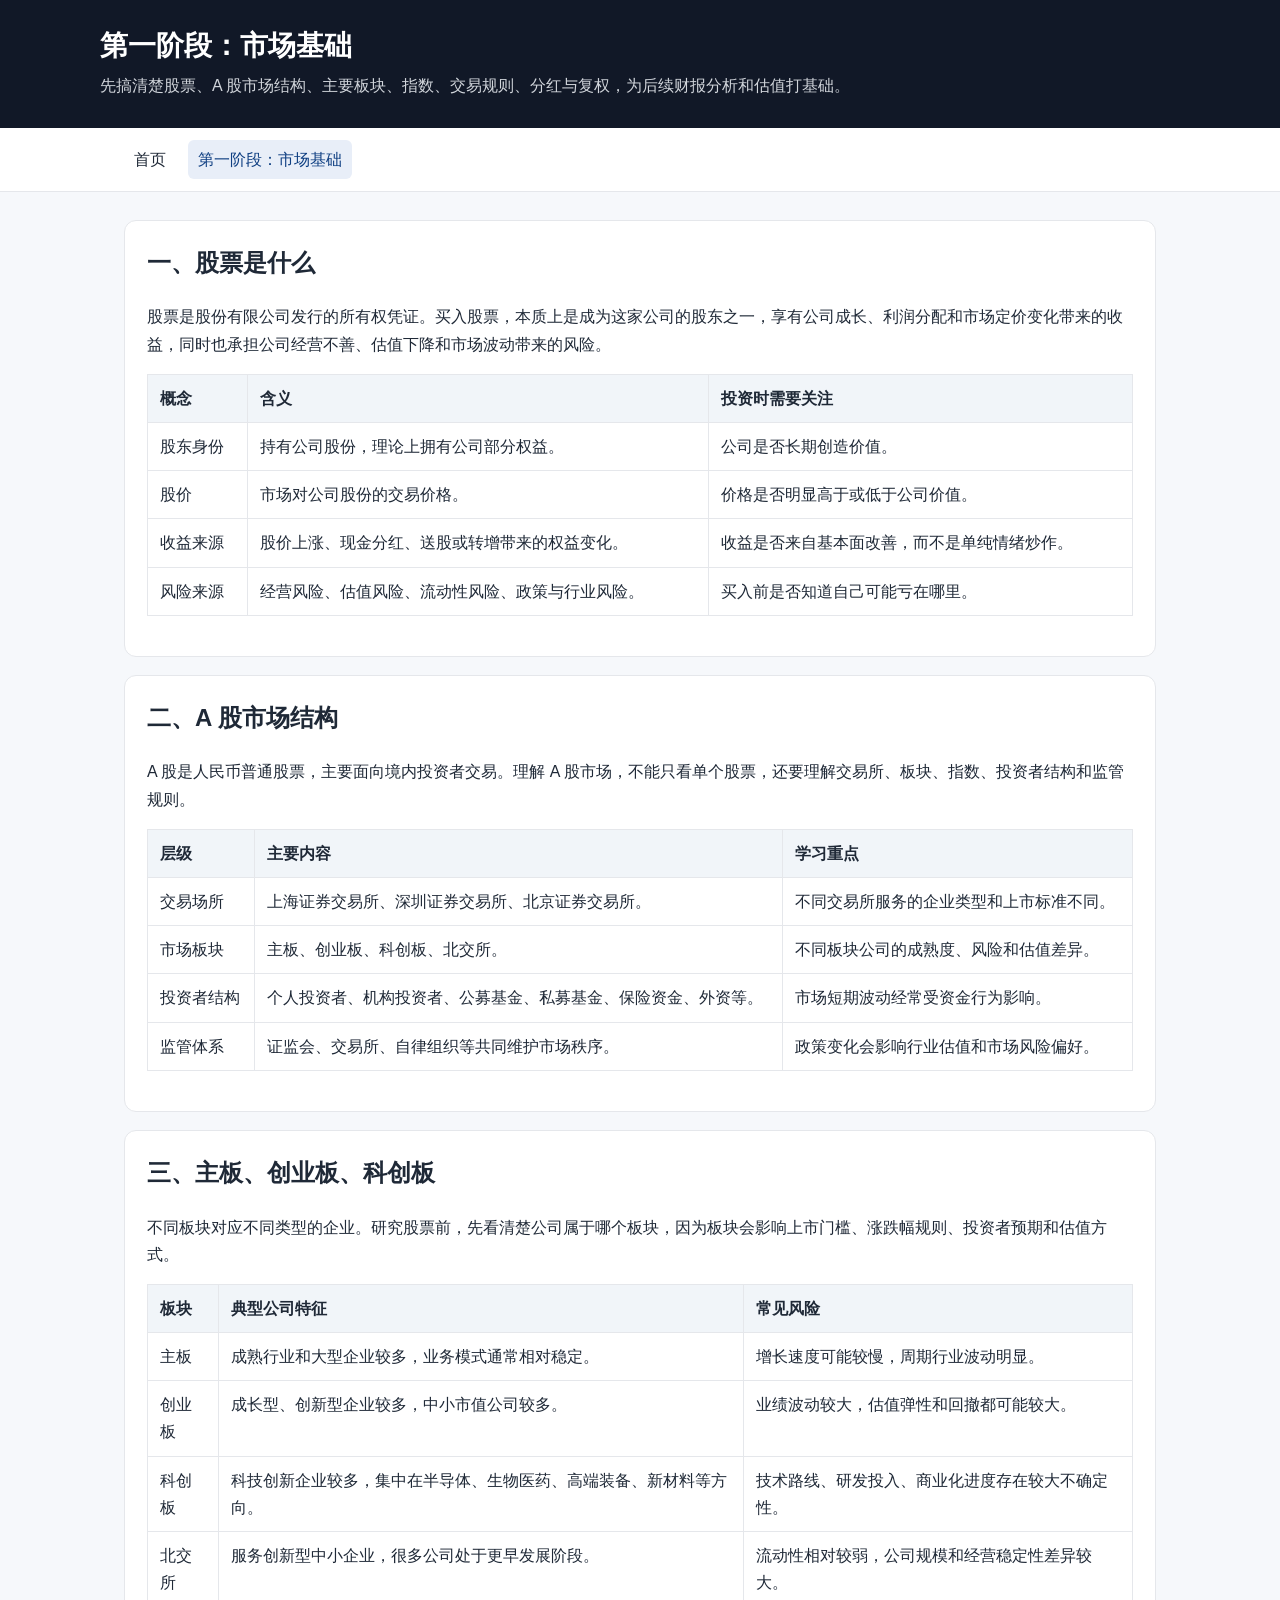
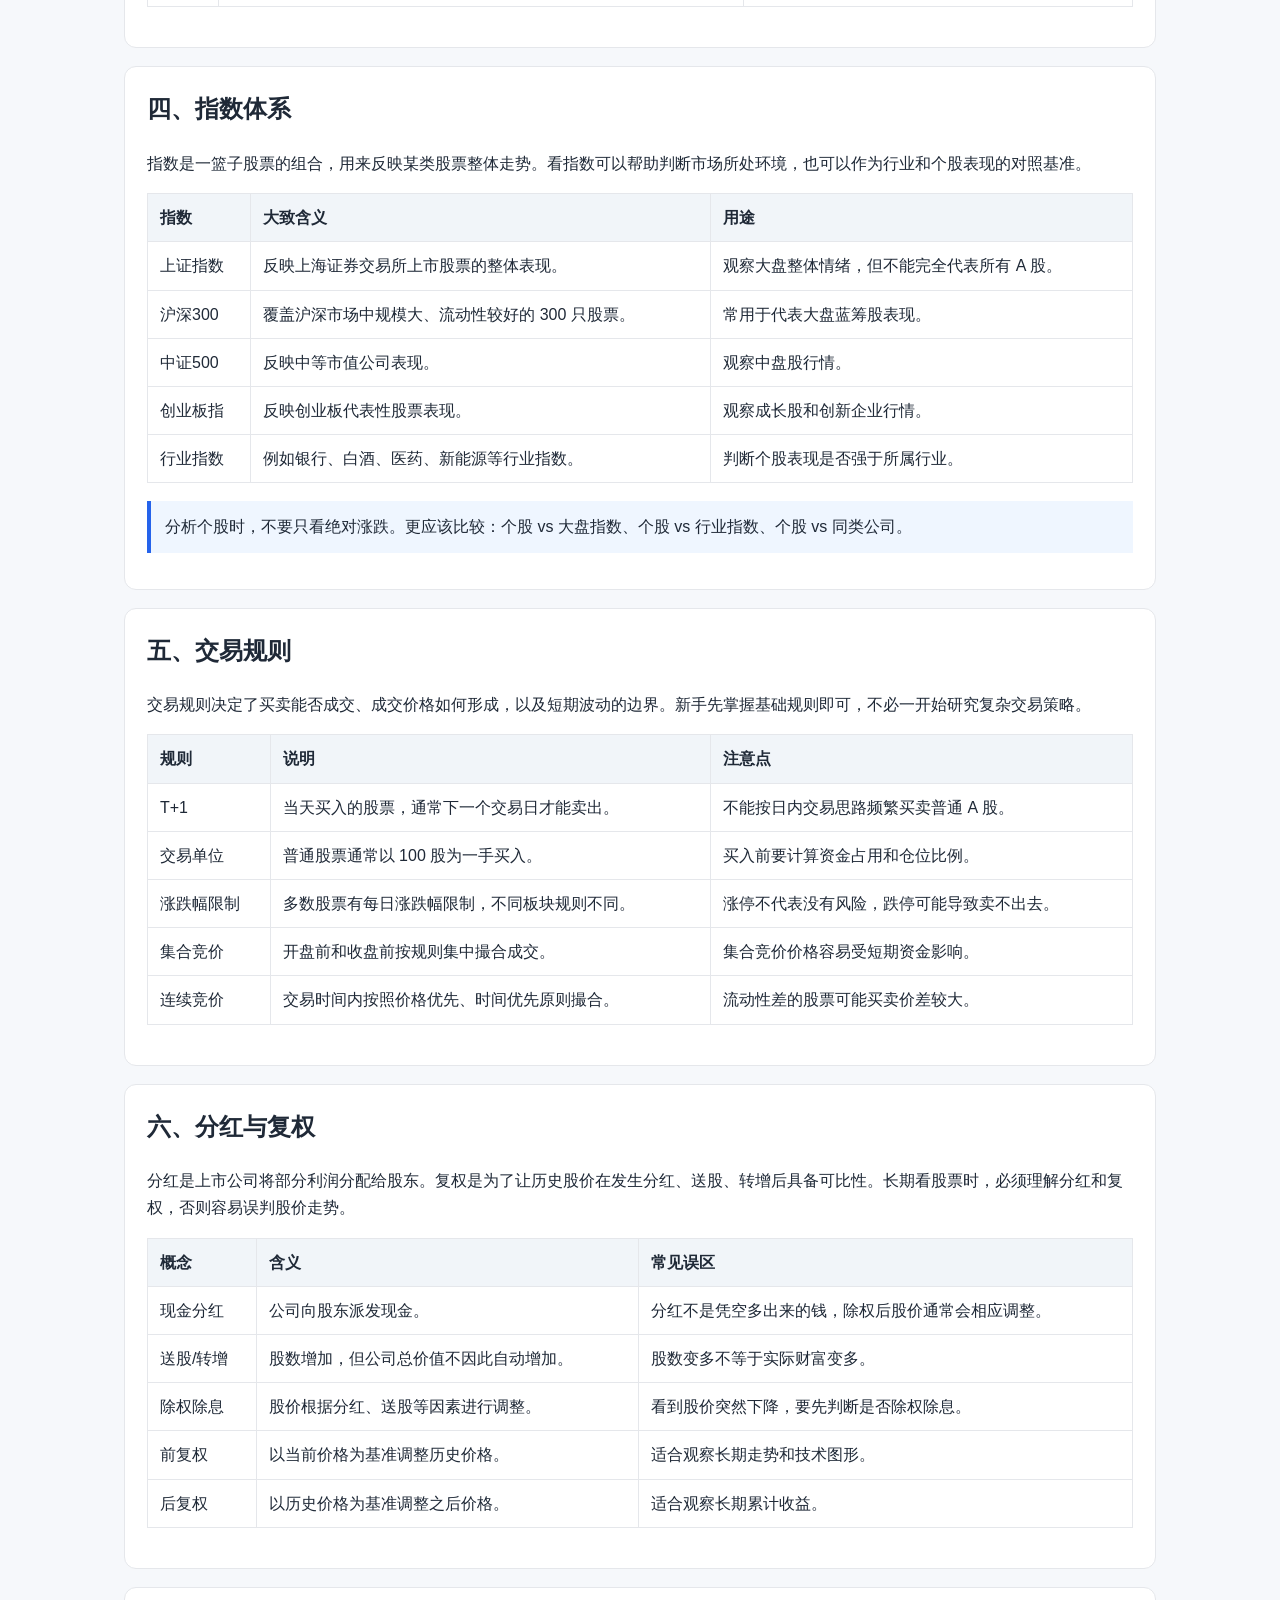
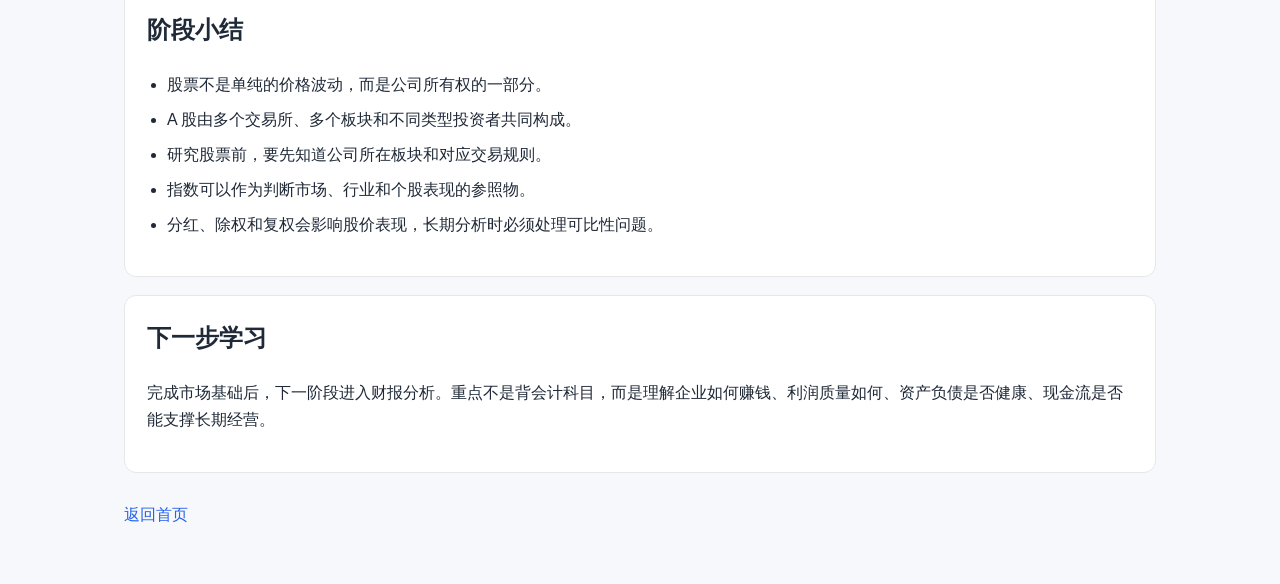
==== pages/01-market.html @ 2f5deba3 "Add market basics chapter" ====
<!DOCTYPE html>
<html lang="zh-CN">
<head>
  <meta charset="UTF-8">
  <meta name="viewport" content="width=device-width, initial-scale=1.0">
  <title>第一阶段：市场基础 - StockStudy</title>
  <link rel="stylesheet" href="../assets/style.css">
</head>
<body>
  <header class="site-header">
    <h1>第一阶段：市场基础</h1>
    <p>先搞清楚股票、A 股市场结构、主要板块、指数、交易规则、分红与复权，为后续财报分析和估值打基础。</p>
  </header>

  <nav class="site-nav">
    <div class="site-nav-inner">
      <a href="../index.html">首页</a>
      <a class="active" href="01-market.html">第一阶段：市场基础</a>
    </div>
  </nav>

  <main>
    <section class="card">
      <h2>一、股票是什么</h2>
      <p>股票是股份有限公司发行的所有权凭证。买入股票，本质上是成为这家公司的股东之一，享有公司成长、利润分配和市场定价变化带来的收益，同时也承担公司经营不善、估值下降和市场波动带来的风险。</p>
      <table>
        <thead>
          <tr>
            <th>概念</th>
            <th>含义</th>
            <th>投资时需要关注</th>
          </tr>
        </thead>
        <tbody>
          <tr>
            <td>股东身份</td>
            <td>持有公司股份，理论上拥有公司部分权益。</td>
            <td>公司是否长期创造价值。</td>
          </tr>
          <tr>
            <td>股价</td>
            <td>市场对公司股份的交易价格。</td>
            <td>价格是否明显高于或低于公司价值。</td>
          </tr>
          <tr>
            <td>收益来源</td>
            <td>股价上涨、现金分红、送股或转增带来的权益变化。</td>
            <td>收益是否来自基本面改善，而不是单纯情绪炒作。</td>
          </tr>
          <tr>
            <td>风险来源</td>
            <td>经营风险、估值风险、流动性风险、政策与行业风险。</td>
            <td>买入前是否知道自己可能亏在哪里。</td>
          </tr>
        </tbody>
      </table>
    </section>

    <section class="card">
      <h2>二、A 股市场结构</h2>
      <p>A 股是人民币普通股票，主要面向境内投资者交易。理解 A 股市场，不能只看单个股票，还要理解交易所、板块、指数、投资者结构和监管规则。</p>
      <table>
        <thead>
          <tr>
            <th>层级</th>
            <th>主要内容</th>
            <th>学习重点</th>
          </tr>
        </thead>
        <tbody>
          <tr>
            <td>交易场所</td>
            <td>上海证券交易所、深圳证券交易所、北京证券交易所。</td>
            <td>不同交易所服务的企业类型和上市标准不同。</td>
          </tr>
          <tr>
            <td>市场板块</td>
            <td>主板、创业板、科创板、北交所。</td>
            <td>不同板块公司的成熟度、风险和估值差异。</td>
          </tr>
          <tr>
            <td>投资者结构</td>
            <td>个人投资者、机构投资者、公募基金、私募基金、保险资金、外资等。</td>
            <td>市场短期波动经常受资金行为影响。</td>
          </tr>
          <tr>
            <td>监管体系</td>
            <td>证监会、交易所、自律组织等共同维护市场秩序。</td>
            <td>政策变化会影响行业估值和市场风险偏好。</td>
          </tr>
        </tbody>
      </table>
    </section>

    <section class="card">
      <h2>三、主板、创业板、科创板</h2>
      <p>不同板块对应不同类型的企业。研究股票前，先看清楚公司属于哪个板块，因为板块会影响上市门槛、涨跌幅规则、投资者预期和估值方式。</p>
      <table>
        <thead>
          <tr>
            <th>板块</th>
            <th>典型公司特征</th>
            <th>常见风险</th>
          </tr>
        </thead>
        <tbody>
          <tr>
            <td>主板</td>
            <td>成熟行业和大型企业较多，业务模式通常相对稳定。</td>
            <td>增长速度可能较慢，周期行业波动明显。</td>
          </tr>
          <tr>
            <td>创业板</td>
            <td>成长型、创新型企业较多，中小市值公司较多。</td>
            <td>业绩波动较大，估值弹性和回撤都可能较大。</td>
          </tr>
          <tr>
            <td>科创板</td>
            <td>科技创新企业较多，集中在半导体、生物医药、高端装备、新材料等方向。</td>
            <td>技术路线、研发投入、商业化进度存在较大不确定性。</td>
          </tr>
          <tr>
            <td>北交所</td>
            <td>服务创新型中小企业，很多公司处于更早发展阶段。</td>
            <td>流动性相对较弱，公司规模和经营稳定性差异较大。</td>
          </tr>
        </tbody>
      </table>
    </section>

    <section class="card">
      <h2>四、指数体系</h2>
      <p>指数是一篮子股票的组合，用来反映某类股票整体走势。看指数可以帮助判断市场所处环境，也可以作为行业和个股表现的对照基准。</p>
      <table>
        <thead>
          <tr>
            <th>指数</th>
            <th>大致含义</th>
            <th>用途</th>
          </tr>
        </thead>
        <tbody>
          <tr>
            <td>上证指数</td>
            <td>反映上海证券交易所上市股票的整体表现。</td>
            <td>观察大盘整体情绪，但不能完全代表所有 A 股。</td>
          </tr>
          <tr>
            <td>沪深300</td>
            <td>覆盖沪深市场中规模大、流动性较好的 300 只股票。</td>
            <td>常用于代表大盘蓝筹股表现。</td>
          </tr>
          <tr>
            <td>中证500</td>
            <td>反映中等市值公司表现。</td>
            <td>观察中盘股行情。</td>
          </tr>
          <tr>
            <td>创业板指</td>
            <td>反映创业板代表性股票表现。</td>
            <td>观察成长股和创新企业行情。</td>
          </tr>
          <tr>
            <td>行业指数</td>
            <td>例如银行、白酒、医药、新能源等行业指数。</td>
            <td>判断个股表现是否强于所属行业。</td>
          </tr>
        </tbody>
      </table>
      <div class="note">分析个股时，不要只看绝对涨跌。更应该比较：个股 vs 大盘指数、个股 vs 行业指数、个股 vs 同类公司。</div>
    </section>

    <section class="card">
      <h2>五、交易规则</h2>
      <p>交易规则决定了买卖能否成交、成交价格如何形成，以及短期波动的边界。新手先掌握基础规则即可，不必一开始研究复杂交易策略。</p>
      <table>
        <thead>
          <tr>
            <th>规则</th>
            <th>说明</th>
            <th>注意点</th>
          </tr>
        </thead>
        <tbody>
          <tr>
            <td>T+1</td>
            <td>当天买入的股票，通常下一个交易日才能卖出。</td>
            <td>不能按日内交易思路频繁买卖普通 A 股。</td>
          </tr>
          <tr>
            <td>交易单位</td>
            <td>普通股票通常以 100 股为一手买入。</td>
            <td>买入前要计算资金占用和仓位比例。</td>
          </tr>
          <tr>
            <td>涨跌幅限制</td>
            <td>多数股票有每日涨跌幅限制，不同板块规则不同。</td>
            <td>涨停不代表没有风险，跌停可能导致卖不出去。</td>
          </tr>
          <tr>
            <td>集合竞价</td>
            <td>开盘前和收盘前按规则集中撮合成交。</td>
            <td>集合竞价价格容易受短期资金影响。</td>
          </tr>
          <tr>
            <td>连续竞价</td>
            <td>交易时间内按照价格优先、时间优先原则撮合。</td>
            <td>流动性差的股票可能买卖价差较大。</td>
          </tr>
        </tbody>
      </table>
    </section>

    <section class="card">
      <h2>六、分红与复权</h2>
      <p>分红是上市公司将部分利润分配给股东。复权是为了让历史股价在发生分红、送股、转增后具备可比性。长期看股票时，必须理解分红和复权，否则容易误判股价走势。</p>
      <table>
        <thead>
          <tr>
            <th>概念</th>
            <th>含义</th>
            <th>常见误区</th>
          </tr>
        </thead>
        <tbody>
          <tr>
            <td>现金分红</td>
            <td>公司向股东派发现金。</td>
            <td>分红不是凭空多出来的钱，除权后股价通常会相应调整。</td>
          </tr>
          <tr>
            <td>送股/转增</td>
            <td>股数增加，但公司总价值不因此自动增加。</td>
            <td>股数变多不等于实际财富变多。</td>
          </tr>
          <tr>
            <td>除权除息</td>
            <td>股价根据分红、送股等因素进行调整。</td>
            <td>看到股价突然下降，要先判断是否除权除息。</td>
          </tr>
          <tr>
            <td>前复权</td>
            <td>以当前价格为基准调整历史价格。</td>
            <td>适合观察长期走势和技术图形。</td>
          </tr>
          <tr>
            <td>后复权</td>
            <td>以历史价格为基准调整之后价格。</td>
            <td>适合观察长期累计收益。</td>
          </tr>
        </tbody>
      </table>
    </section>

    <section class="card">
      <h2>阶段小结</h2>
      <ul class="stage-list">
        <li>股票不是单纯的价格波动，而是公司所有权的一部分。</li>
        <li>A 股由多个交易所、多个板块和不同类型投资者共同构成。</li>
        <li>研究股票前，要先知道公司所在板块和对应交易规则。</li>
        <li>指数可以作为判断市场、行业和个股表现的参照物。</li>
        <li>分红、除权和复权会影响股价表现，长期分析时必须处理可比性问题。</li>
      </ul>
    </section>

    <section class="card">
      <h2>下一步学习</h2>
      <p>完成市场基础后，下一阶段进入财报分析。重点不是背会计科目，而是理解企业如何赚钱、利润质量如何、资产负债是否健康、现金流是否能支撑长期经营。</p>
    </section>

    <div class="footer-link">
      <a href="../index.html">返回首页</a>
    </div>
  </main>
</body>
</html>
---- assets/style.css ----
* {
  box-sizing: border-box;
}

body {
  margin: 0;
  font-family: -apple-system, BlinkMacSystemFont, "Segoe UI", "Microsoft YaHei", Arial, sans-serif;
  color: #1f2937;
  background: #f6f8fb;
  line-height: 1.7;
}

.site-header {
  background: #111827;
  color: #ffffff;
  padding: 28px 24px;
}

.site-header h1 {
  max-width: 1080px;
  margin: 0 auto 8px;
  font-size: 28px;
  line-height: 1.3;
}

.site-header p {
  max-width: 1080px;
  margin: 0 auto;
  color: #d1d5db;
}

.site-nav {
  background: #ffffff;
  border-bottom: 1px solid #e5e7eb;
}

.site-nav-inner {
  max-width: 1080px;
  margin: 0 auto;
  padding: 12px 24px;
  display: flex;
  flex-wrap: wrap;
  gap: 12px;
}

.site-nav a {
  color: #1f2937;
  text-decoration: none;
  padding: 6px 10px;
  border-radius: 6px;
}

.site-nav a:hover,
.site-nav a.active {
  background: #e8eef8;
  color: #0f3f82;
}

main {
  max-width: 1080px;
  margin: 0 auto;
  padding: 28px 24px 56px;
}

.card {
  background: #ffffff;
  border: 1px solid #e5e7eb;
  border-radius: 12px;
  padding: 22px;
  margin-bottom: 18px;
}

.card h2,
.card h3 {
  margin-top: 0;
}

.grid {
  display: grid;
  grid-template-columns: repeat(auto-fit, minmax(240px, 1fr));
  gap: 16px;
}

.stage-list {
  padding-left: 20px;
}

.stage-list li {
  margin: 8px 0;
}

table {
  width: 100%;
  border-collapse: collapse;
  margin: 12px 0 18px;
  background: #ffffff;
}

th,
td {
  border: 1px solid #e5e7eb;
  padding: 10px 12px;
  text-align: left;
  vertical-align: top;
}

th {
  background: #f1f5f9;
  font-weight: 600;
}

.note {
  border-left: 4px solid #2563eb;
  background: #eff6ff;
  padding: 12px 14px;
  margin: 14px 0;
}

.footer-link {
  margin-top: 28px;
}

.footer-link a {
  color: #2563eb;
  text-decoration: none;
}

.footer-link a:hover {
  text-decoration: underline;
}
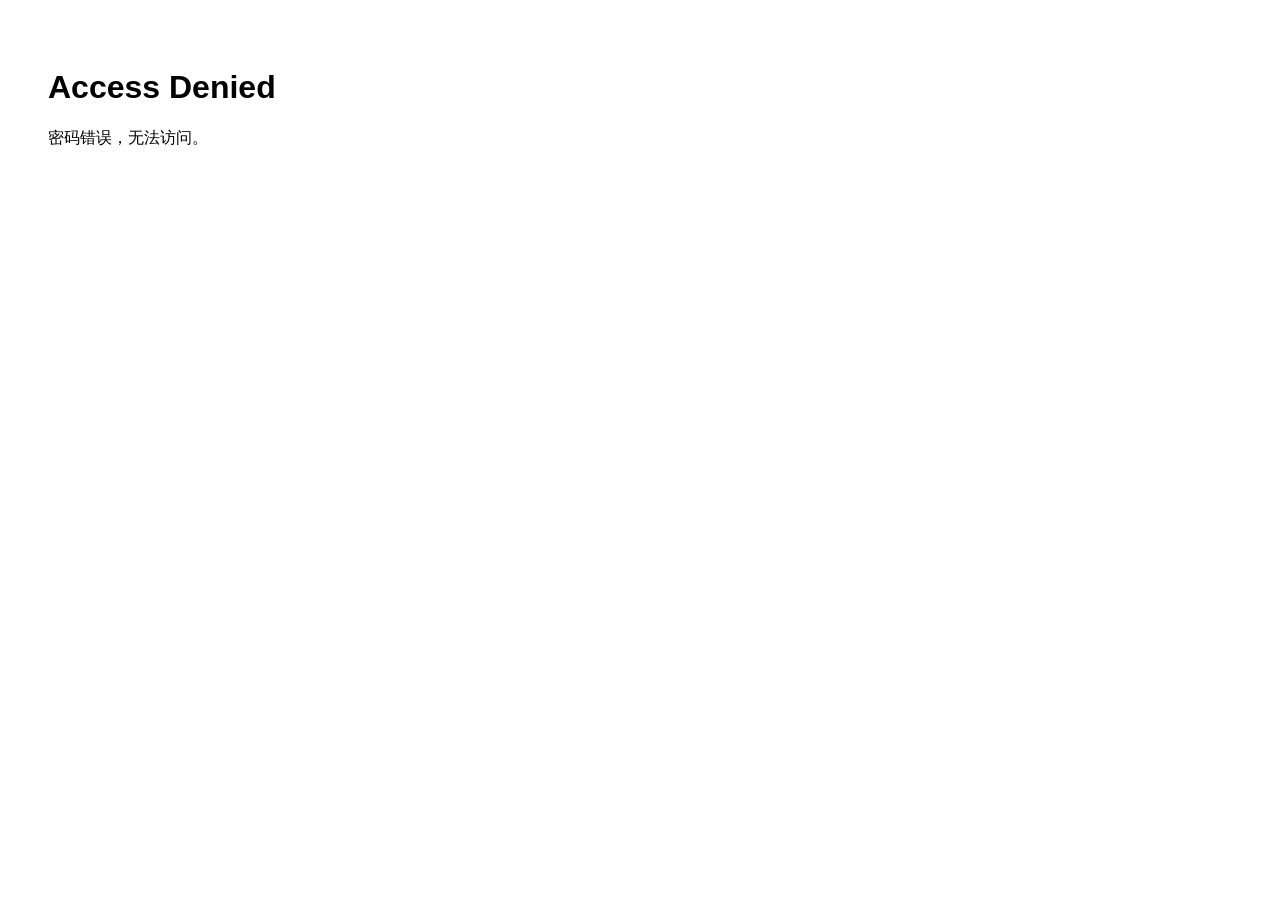
==== commit 7a5b0d21: "Require homepage auth for market page" ====
--- a/pages/01-market.html
+++ b/pages/01-market.html
@@ -4,6 +4,7 @@
   <meta charset="UTF-8">
   <meta name="viewport" content="width=device-width, initial-scale=1.0">
   <title>第一阶段：市场基础 - StockStudy</title>
+  <script src="../assets/script/auth.js"></script>
   <link rel="stylesheet" href="../assets/style.css">
 </head>
 <body>
@@ -273,4 +274,4 @@
     </div>
   </main>
 </body>
-</html>
+</html>
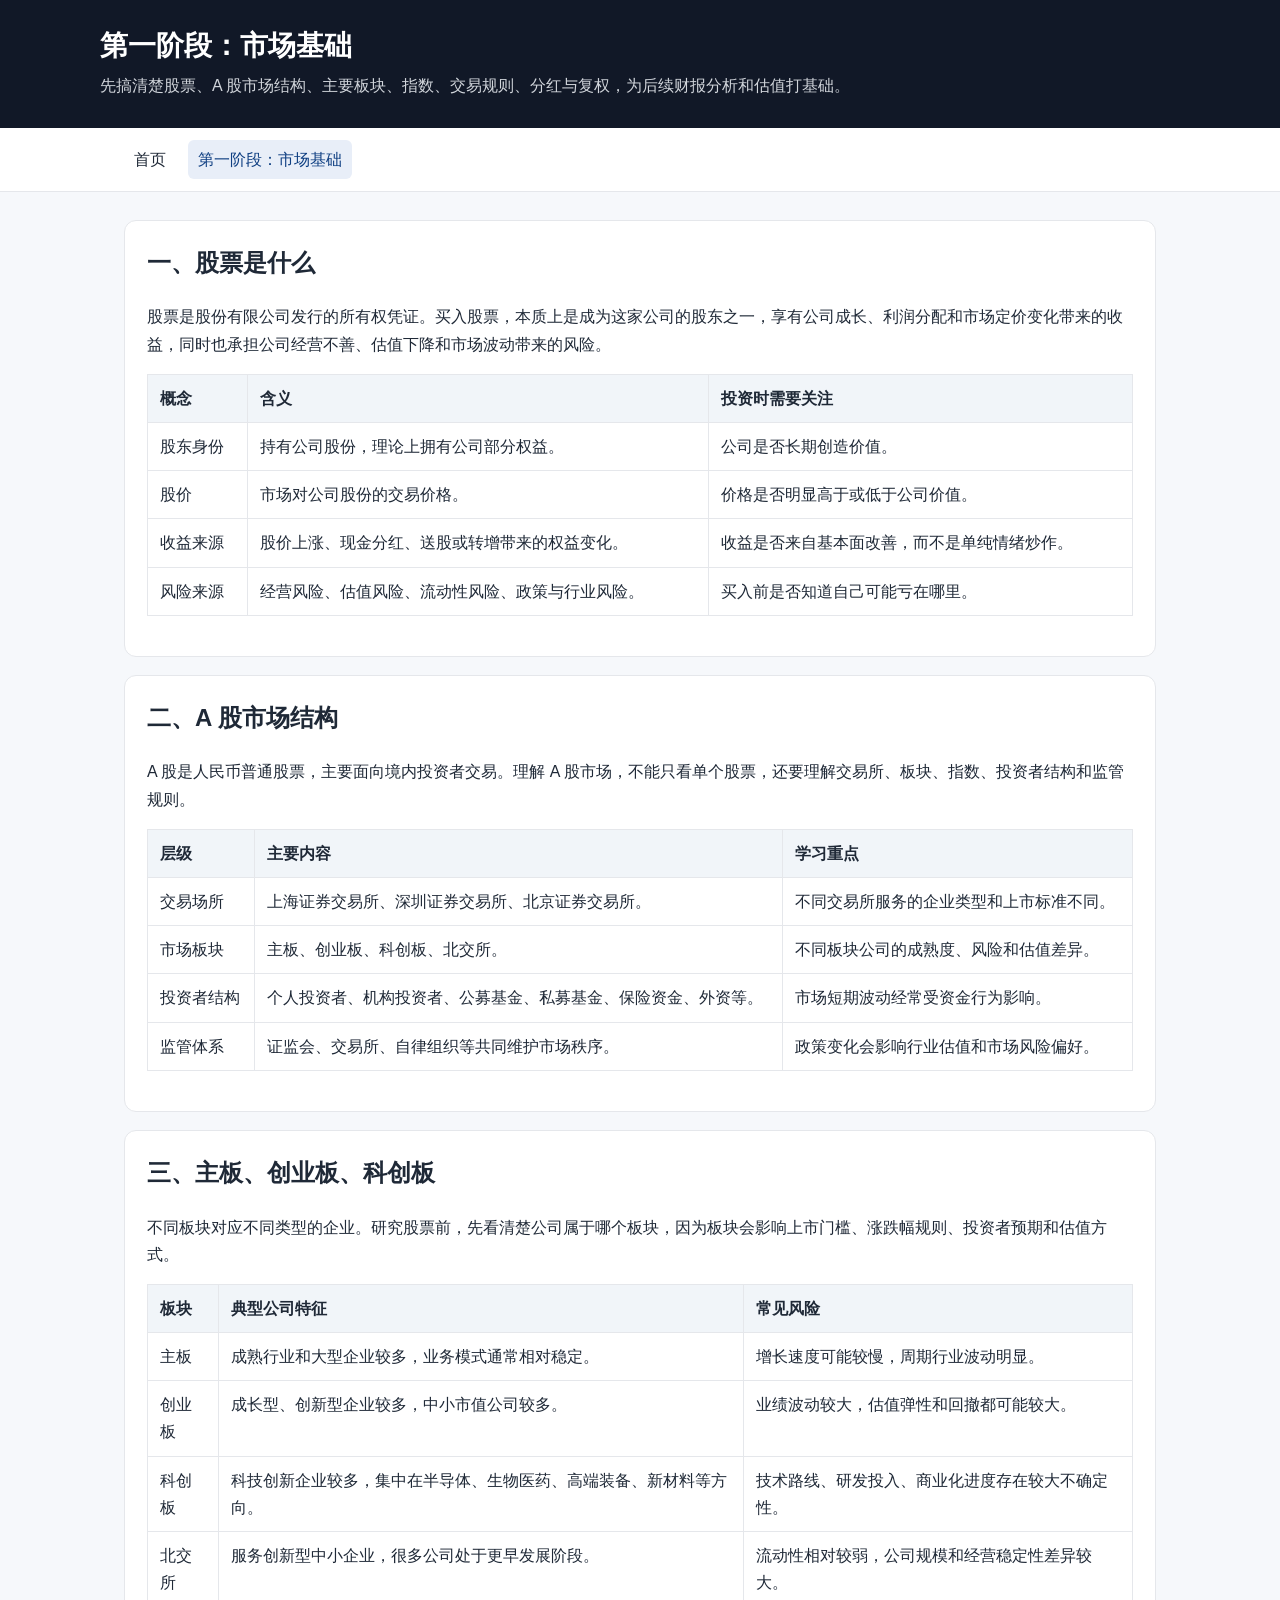
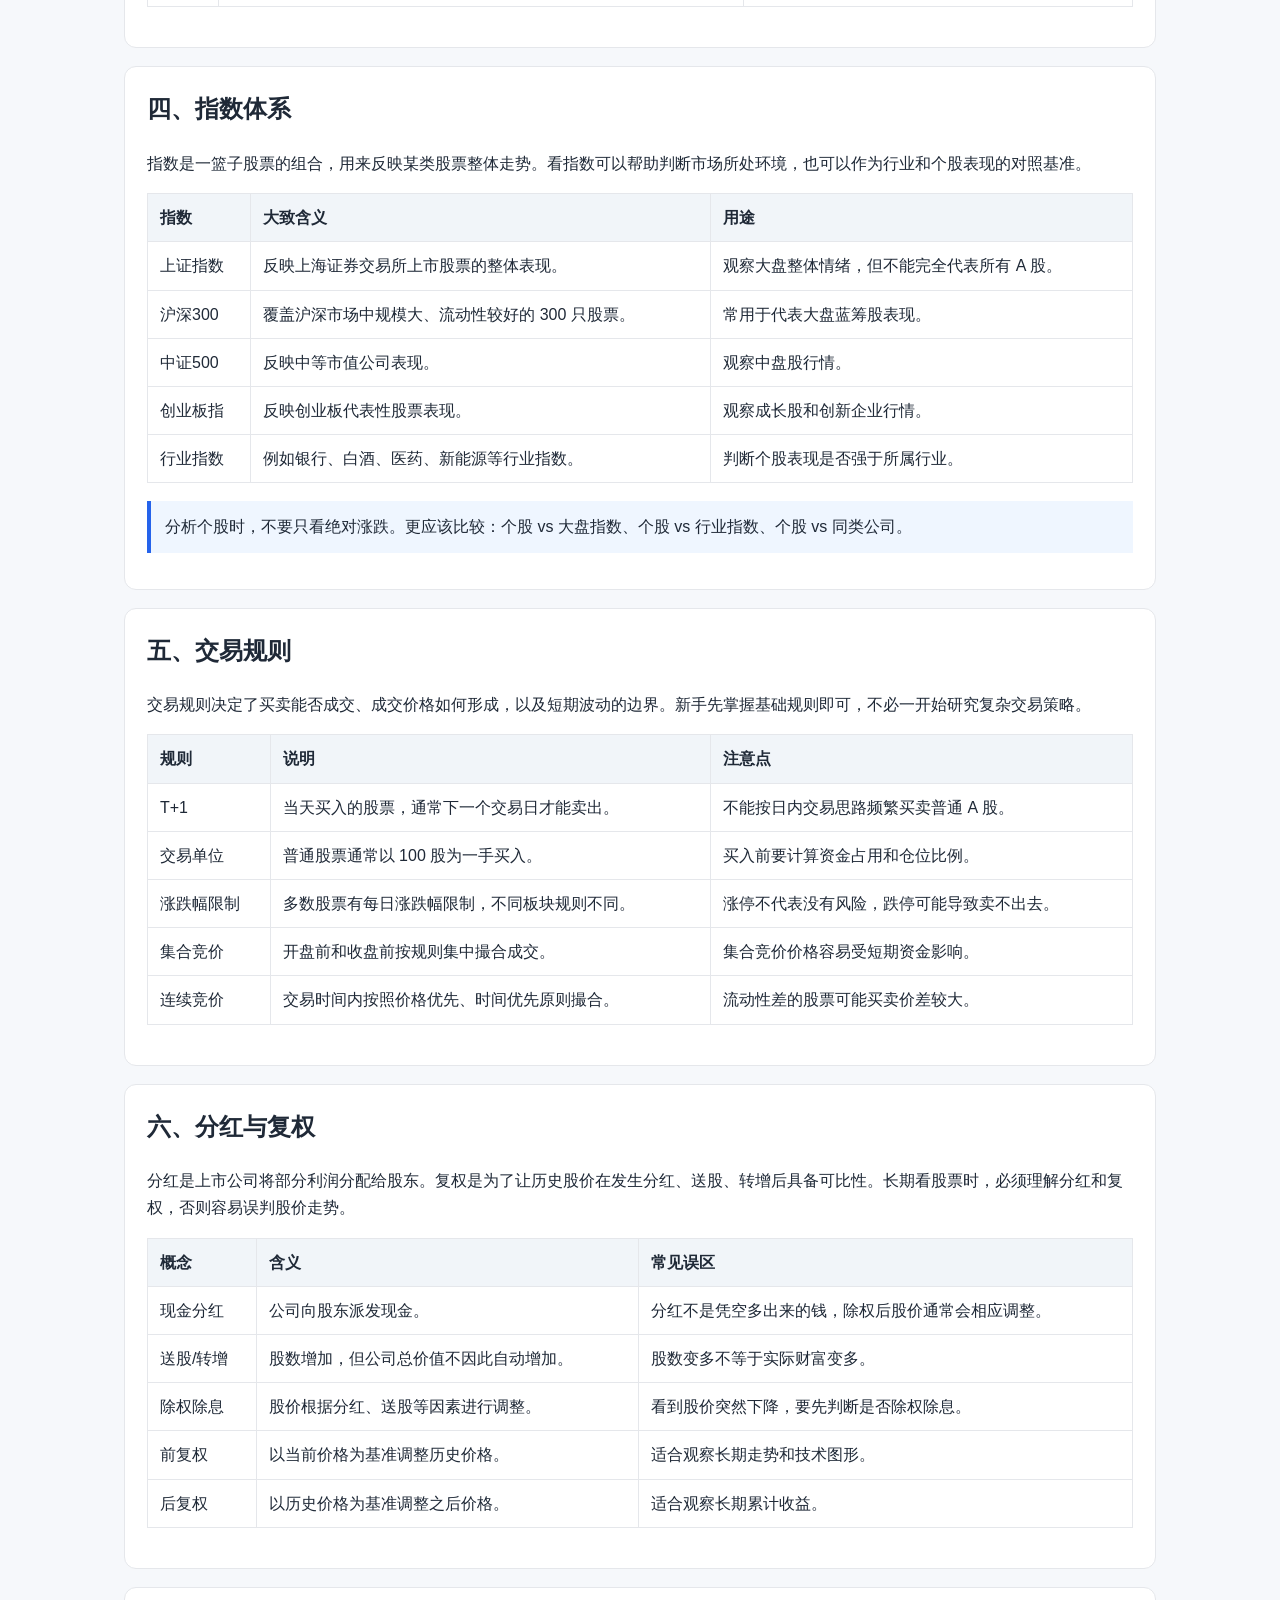
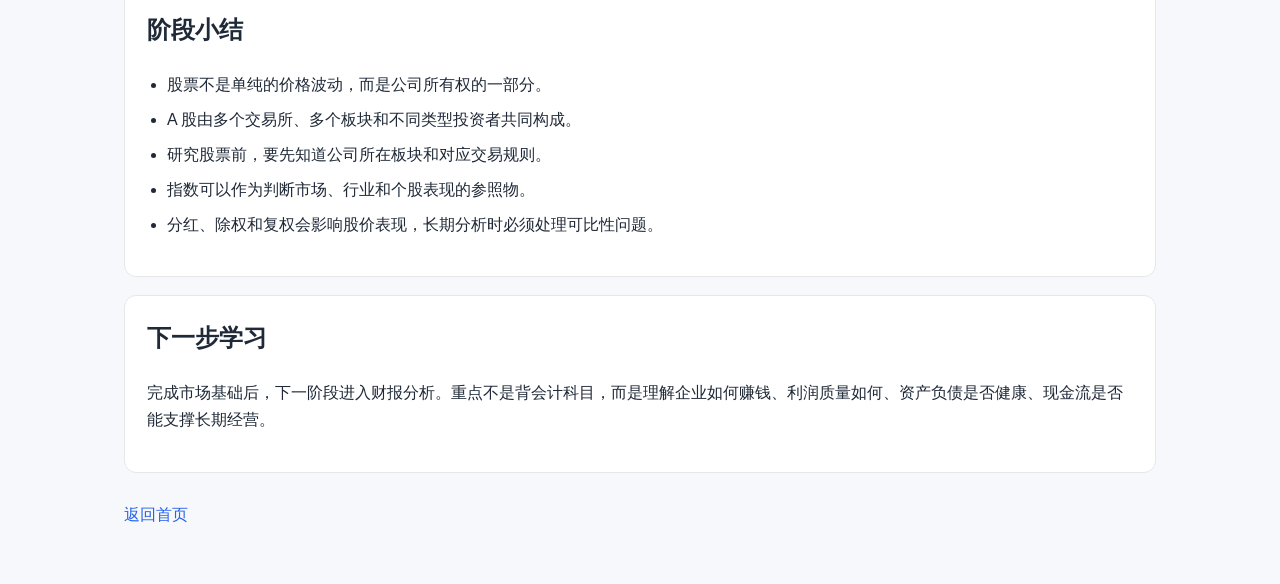
==== commit 768da543: "Remove stale guard from market page" ====
--- a/pages/01-market.html
+++ b/pages/01-market.html
@@ -4,7 +4,6 @@
   <meta charset="UTF-8">
   <meta name="viewport" content="width=device-width, initial-scale=1.0">
   <title>第一阶段：市场基础 - StockStudy</title>
-  <script src="../assets/script/auth.js"></script>
   <link rel="stylesheet" href="../assets/style.css">
 </head>
 <body>
@@ -15,7 +14,7 @@
 
   <nav class="site-nav">
     <div class="site-nav-inner">
-      <a href="../index.html">首页</a>
+      <a href="home.html">首页</a>
       <a class="active" href="01-market.html">第一阶段：市场基础</a>
     </div>
   </nav>
@@ -270,7 +269,7 @@
     </section>
 
     <div class="footer-link">
-      <a href="../index.html">返回首页</a>
+      <a href="home.html">返回首页</a>
     </div>
   </main>
 </body>
